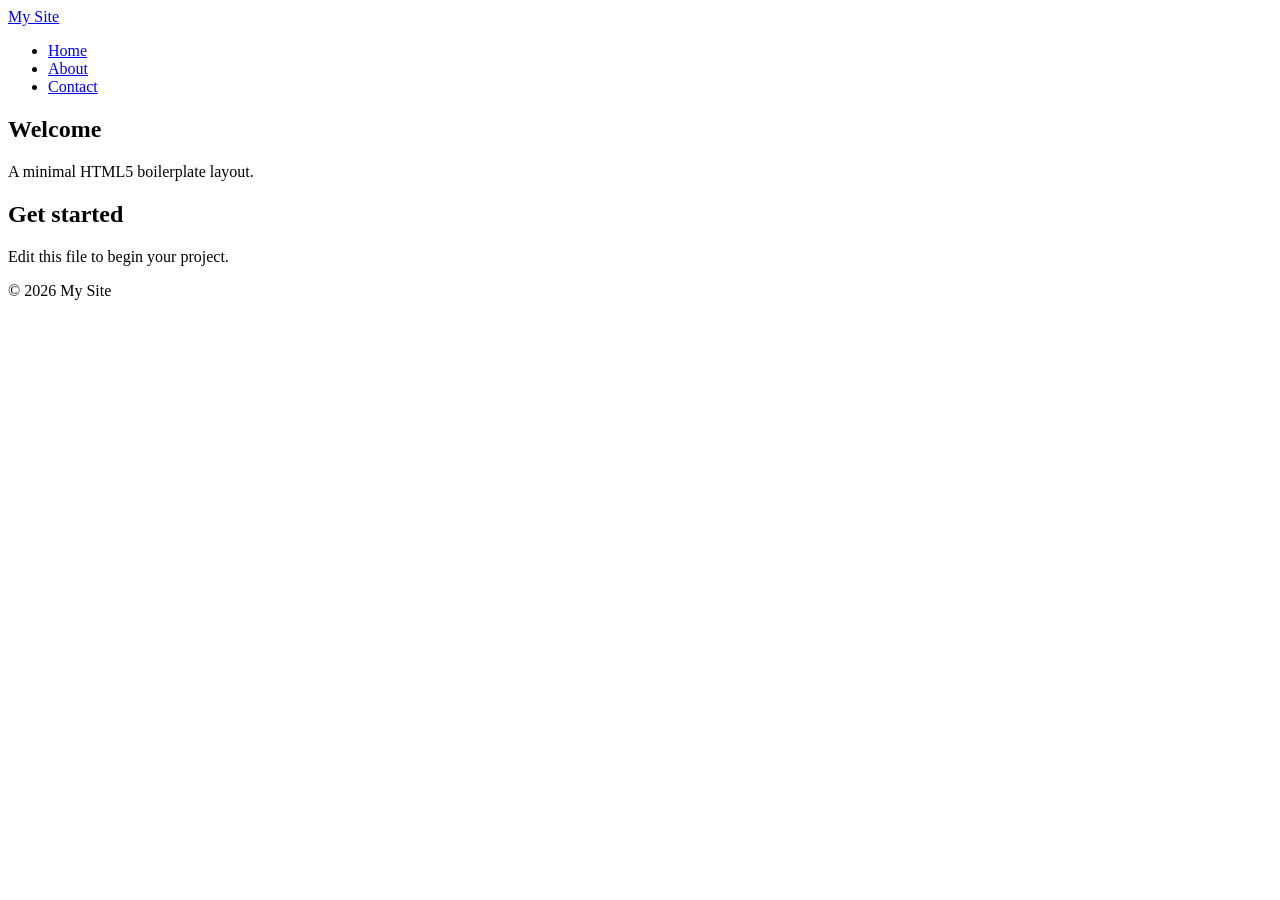
==== index.html @ 4d34be98 "we created index yeah" ====
<!doctype html>
<html lang="en">
<head>
	<meta charset="utf-8" />
	<meta name="viewport" content="width=device-width, initial-scale=1" />
	<title>Boilerplate</title>
	<link rel="stylesheet" href="styles.css" />
</head>
<body>
	<header>
		<nav>
			<a href="#" class="brand">My Site</a>
			<ul class="nav">
				<li><a href="#">Home</a></li>
				<li><a href="#">About</a></li>
				<li><a href="#">Contact</a></li>
			</ul>
		</nav>
	</header>
	<main>
		<section class="hero">
			<h1>Welcome</h1>
			<p>A minimal HTML5 boilerplate layout.</p>
		</section>
		<section class="content">
			<article>
				<h2>Get started</h2>
				<p>Edit this file to begin your project.</p>
			</article>
		</section>
	</main>
	<footer>
		<p>&copy; <span id="year"></span> My Site</p>
	</footer>
	<script>
		document.getElementById('year').textContent = new Date().getFullYear();
	</script>
</body>
</html>
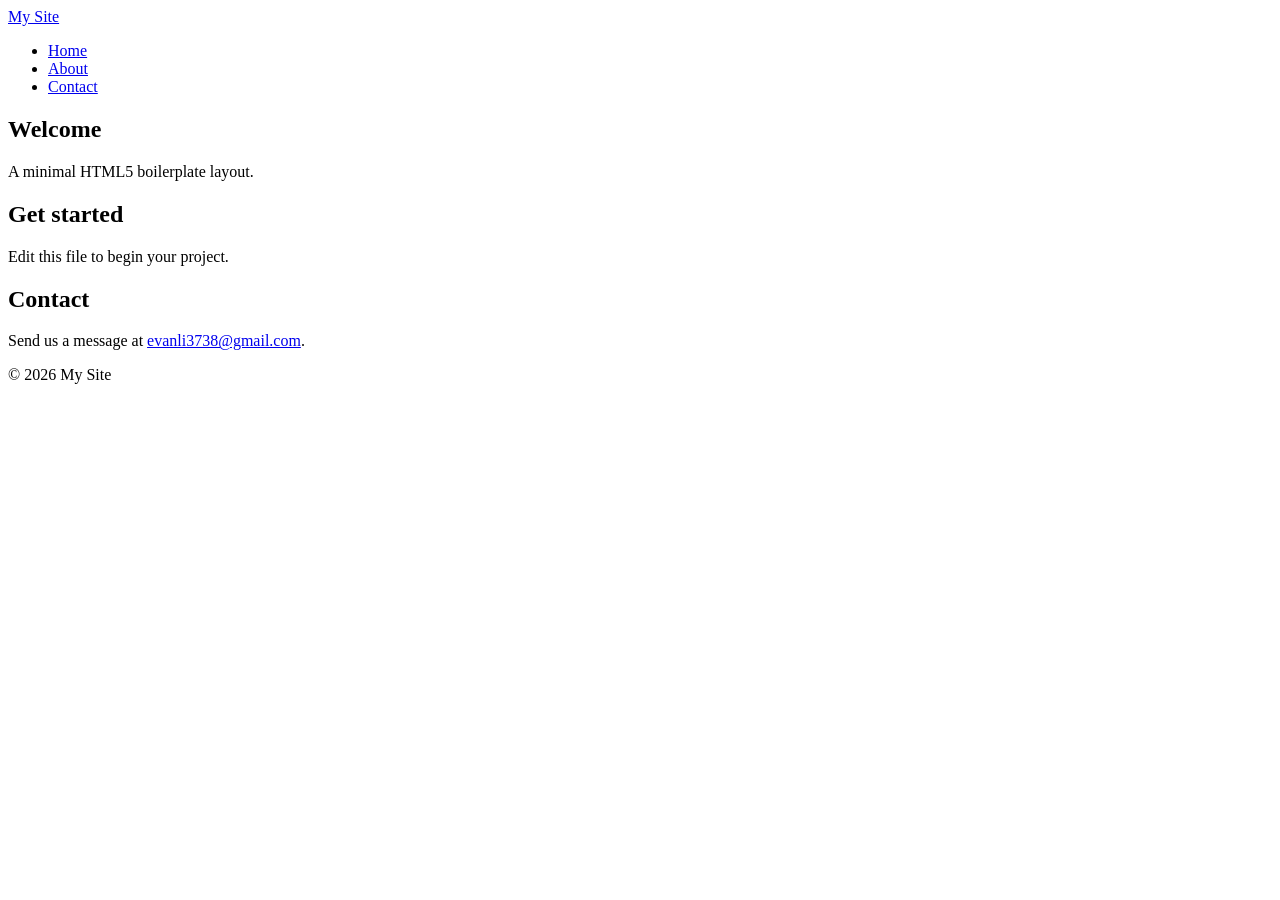
==== commit c6fb350a: "asdfasdf asdfasdf" ====
--- a/index.html
+++ b/index.html
@@ -3,37 +3,39 @@
 <head>
 	<meta charset="utf-8" />
 	<meta name="viewport" content="width=device-width, initial-scale=1" />
-	<title>Boilerplate</title>
+	<title>asdf</title>
 	<link rel="stylesheet" href="styles.css" />
 </head>
 <body>
 	<header>
 		<nav>
-			<a href="#" class="brand">My Site</a>
+			<a href="#home" class="brand">My Site</a>
 			<ul class="nav">
-				<li><a href="#">Home</a></li>
-				<li><a href="#">About</a></li>
-				<li><a href="#">Contact</a></li>
+				<li><a href="#home">Home</a></li>
+				<li><a href="#about">About</a></li>
+				<li><a href="#contact">Contact</a></li>
 			</ul>
 		</nav>
 	</header>
 	<main>
-		<section class="hero">
+		<section id="home" class="hero">
 			<h1>Welcome</h1>
 			<p>A minimal HTML5 boilerplate layout.</p>
 		</section>
-		<section class="content">
+		<section id="about" class="content">
 			<article>
 				<h2>Get started</h2>
 				<p>Edit this file to begin your project.</p>
 			</article>
 		</section>
+		<section id="contact" class="contact">
+			<h2>Contact</h2>
+			<p>Send us a message at <a href="mailto:evanli3738@gmail.com">evanli3738@gmail.com</a>.</p>
+		</section>
 	</main>
 	<footer>
 		<p>&copy; <span id="year"></span> My Site</p>
 	</footer>
-	<script>
-		document.getElementById('year').textContent = new Date().getFullYear();
-	</script>
+	<script src="main.js" defer></script>
 </body>
 </html>
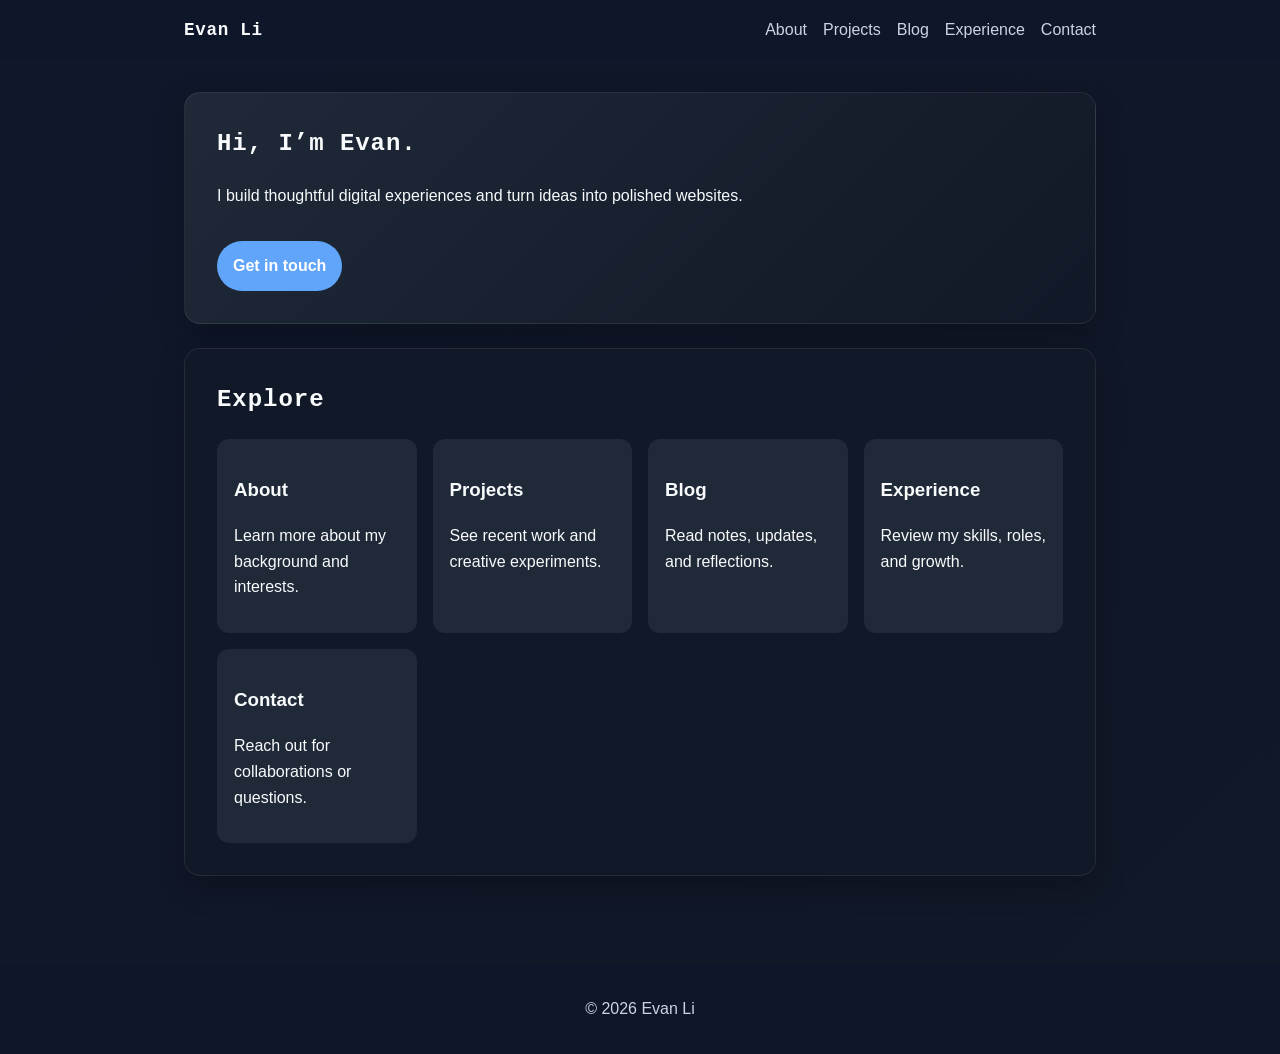
==== commit 309417e7: "Added new pages" ====
--- a/index.html
+++ b/index.html
@@ -1,41 +1,63 @@
 <!doctype html>
 <html lang="en">
 <head>
-	<meta charset="utf-8" />
-	<meta name="viewport" content="width=device-width, initial-scale=1" />
-	<title>asdf</title>
-	<link rel="stylesheet" href="styles.css" />
+  <meta charset="utf-8" />
+  <meta name="viewport" content="width=device-width, initial-scale=1" />
+  <title>Evan Li | Portfolio</title>
+  <link rel="stylesheet" href="styles.css" />
 </head>
 <body>
-	<header>
-		<nav>
-			<a href="#home" class="brand">My Site</a>
-			<ul class="nav">
-				<li><a href="#home">Home</a></li>
-				<li><a href="#about">About</a></li>
-				<li><a href="#contact">Contact</a></li>
-			</ul>
-		</nav>
-	</header>
-	<main>
-		<section id="home" class="hero">
-			<h1>Welcome</h1>
-			<p>A minimal HTML5 boilerplate layout.</p>
-		</section>
-		<section id="about" class="content">
-			<article>
-				<h2>Get started</h2>
-				<p>Edit this file to begin your project.</p>
-			</article>
-		</section>
-		<section id="contact" class="contact">
-			<h2>Contact</h2>
-			<p>Send us a message at <a href="mailto:evanli3738@gmail.com">evanli3738@gmail.com</a>.</p>
-		</section>
-	</main>
-	<footer>
-		<p>&copy; <span id="year"></span> My Site</p>
-	</footer>
-	<script src="main.js" defer></script>
+  <header>
+    <nav>
+      <a href="index.html" class="brand">Evan Li</a>
+      <ul class="nav">
+        <li><a href="about.html">About</a></li>
+        <li><a href="projects.html">Projects</a></li>
+        <li><a href="blog.html">Blog</a></li>
+        <li><a href="experience.html">Experience</a></li>
+        <li><a href="contact.html">Contact</a></li>
+      </ul>
+    </nav>
+  </header>
+
+  <main>
+    <section class="hero">
+      <h1>Hi, I’m Evan.</h1>
+      <p>I build thoughtful digital experiences and turn ideas into polished websites.</p>
+      <a class="button" href="contact.html">Get in touch</a>
+    </section>
+
+    <section class="content">
+      <h2>Explore</h2>
+      <div class="card-grid">
+        <a class="card" href="about.html">
+          <h3>About</h3>
+          <p>Learn more about my background and interests.</p>
+        </a>
+        <a class="card" href="projects.html">
+          <h3>Projects</h3>
+          <p>See recent work and creative experiments.</p>
+        </a>
+        <a class="card" href="blog.html">
+          <h3>Blog</h3>
+          <p>Read notes, updates, and reflections.</p>
+        </a>
+        <a class="card" href="experience.html">
+          <h3>Experience</h3>
+          <p>Review my skills, roles, and growth.</p>
+        </a>
+        <a class="card" href="contact.html">
+          <h3>Contact</h3>
+          <p>Reach out for collaborations or questions.</p>
+        </a>
+      </div>
+    </section>
+  </main>
+
+  <footer>
+    <p>&copy; <span id="year"></span> Evan Li</p>
+  </footer>
+
+  <script src="main.js" defer></script>
 </body>
 </html>
--- a/styles.css
+++ b/styles.css
@@ -0,0 +1,141 @@
+:root {
+  color-scheme: dark;
+  --bg: #0f172a;
+  --surface: #111827;
+  --surface-2: #1f2937;
+  --text: #f8fafc;
+  --muted: #cbd5e1;
+  --accent: #60a5fa;
+  --accent-2: #34d399;
+}
+
+* {
+  box-sizing: border-box;
+}
+
+body {
+  margin: 0;
+  font-family: "Trebuchet MS", "Comic Sans MS", "Segoe UI", Tahoma, Geneva, Verdana, sans-serif;
+  background: linear-gradient(135deg, var(--bg), var(--surface));
+  color: var(--text);
+  line-height: 1.6;
+}
+
+h1,
+h2,
+.brand {
+  font-family: "Courier New", "Lucida Console", monospace;
+  letter-spacing: 0.04em;
+}
+
+header,
+footer {
+  background: rgba(15, 23, 42, 0.95);
+  backdrop-filter: blur(8px);
+}
+
+nav {
+  max-width: 960px;
+  margin: 0 auto;
+  padding: 1rem 1.5rem;
+  display: flex;
+  justify-content: space-between;
+  align-items: center;
+}
+
+.brand {
+  color: var(--text);
+  text-decoration: none;
+  font-weight: 700;
+  font-size: 1.1rem;
+}
+
+.nav {
+  list-style: none;
+  display: flex;
+  gap: 1rem;
+  padding: 0;
+  margin: 0;
+}
+
+.nav a {
+  color: var(--muted);
+  text-decoration: none;
+}
+
+.nav a:hover,
+.nav a:focus {
+  color: var(--accent);
+}
+
+main {
+  max-width: 960px;
+  margin: 0 auto;
+  padding: 2rem 1.5rem 4rem;
+}
+
+.hero,
+.content,
+.contact,
+.page-content {
+  background: var(--surface);
+  border: 1px solid rgba(255, 255, 255, 0.08);
+  border-radius: 16px;
+  padding: 2rem;
+  margin-bottom: 1.5rem;
+  box-shadow: 0 10px 30px rgba(0, 0, 0, 0.25);
+}
+
+.hero {
+  background: linear-gradient(135deg, var(--surface-2), var(--surface));
+}
+
+.button {
+  display: inline-block;
+  margin-top: 1rem;
+  padding: 0.75rem 1rem;
+  background: var(--accent);
+  color: white;
+  border-radius: 999px;
+  text-decoration: none;
+  font-weight: 700;
+}
+
+.card-grid {
+  display: grid;
+  grid-template-columns: repeat(auto-fit, minmax(180px, 1fr));
+  gap: 1rem;
+  margin-top: 1rem;
+}
+
+.card {
+  display: block;
+  padding: 1rem;
+  border-radius: 12px;
+  background: var(--surface-2);
+  color: var(--text);
+  text-decoration: none;
+  transition: transform 0.2s ease, border-color 0.2s ease;
+  border: 1px solid transparent;
+}
+
+.card:hover,
+.card:focus {
+  transform: translateY(-2px);
+  border-color: var(--accent);
+}
+
+h1,
+h2 {
+  margin-top: 0;
+}
+
+a {
+  color: var(--accent-2);
+}
+
+footer {
+  text-align: center;
+  padding: 1rem 1.5rem;
+  color: var(--muted);
+}
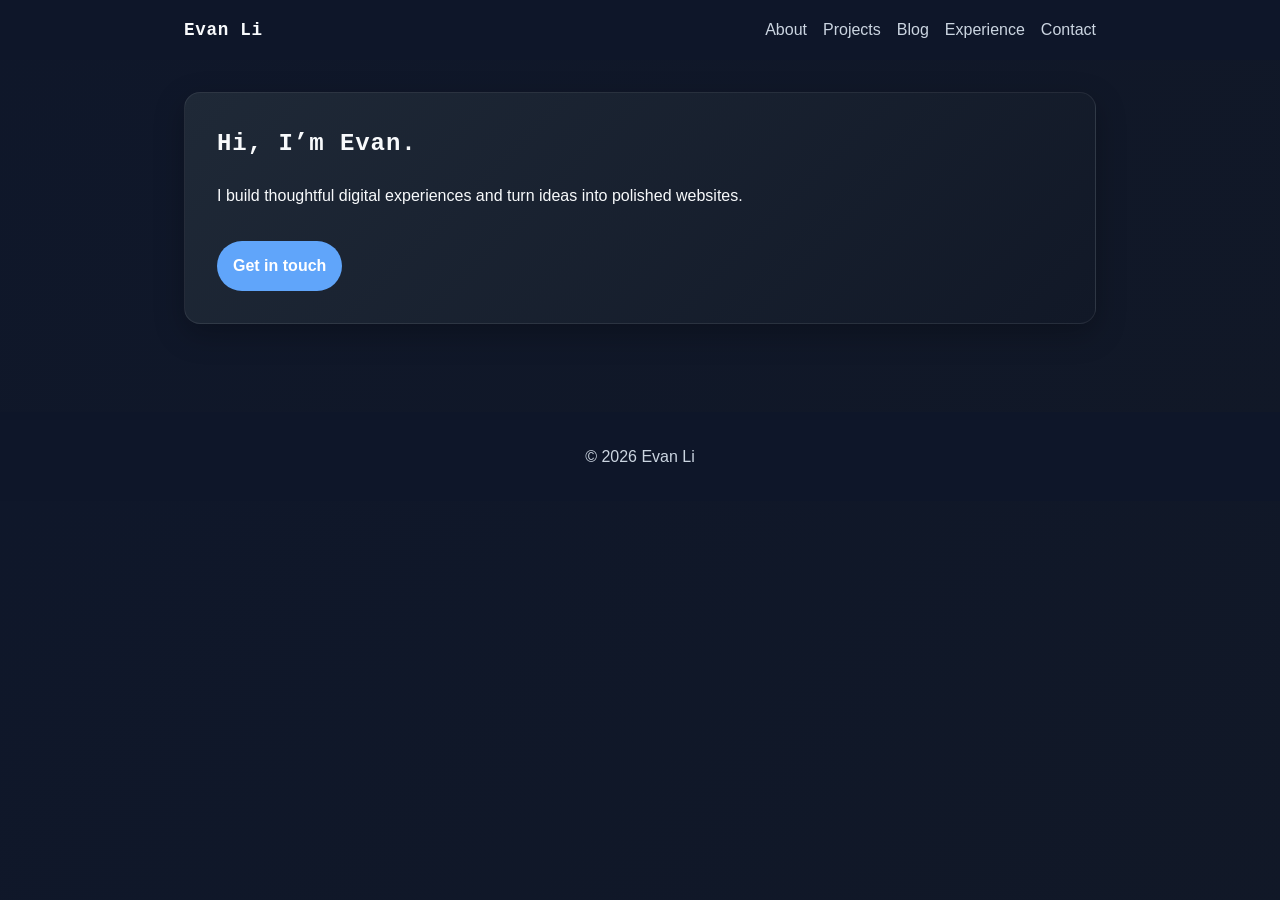
==== commit 3ec2b59b: "Omori Game Font" ====
--- a/index.html
+++ b/index.html
@@ -26,32 +26,6 @@
       <p>I build thoughtful digital experiences and turn ideas into polished websites.</p>
       <a class="button" href="contact.html">Get in touch</a>
     </section>
-
-    <section class="content">
-      <h2>Explore</h2>
-      <div class="card-grid">
-        <a class="card" href="about.html">
-          <h3>About</h3>
-          <p>Learn more about my background and interests.</p>
-        </a>
-        <a class="card" href="projects.html">
-          <h3>Projects</h3>
-          <p>See recent work and creative experiments.</p>
-        </a>
-        <a class="card" href="blog.html">
-          <h3>Blog</h3>
-          <p>Read notes, updates, and reflections.</p>
-        </a>
-        <a class="card" href="experience.html">
-          <h3>Experience</h3>
-          <p>Review my skills, roles, and growth.</p>
-        </a>
-        <a class="card" href="contact.html">
-          <h3>Contact</h3>
-          <p>Reach out for collaborations or questions.</p>
-        </a>
-      </div>
-    </section>
   </main>
 
   <footer>
--- a/styles.css
+++ b/styles.css
@@ -13,9 +13,16 @@
   box-sizing: border-box;
 }
 
+@font-face {
+  font-family: 'omori_game2';
+  src: url('omori_game2.ttf') format('truetype');
+  font-weight: normal;
+  font-style: normal;
+}
+
 body {
   margin: 0;
-  font-family: "Trebuchet MS", "Comic Sans MS", "Segoe UI", Tahoma, Geneva, Verdana, sans-serif;
+  font-family: 'omori_game2', "Trebuchet MS", "Comic Sans MS", "Segoe UI", Tahoma, Geneva, Verdana, sans-serif;
   background: linear-gradient(135deg, var(--bg), var(--surface));
   color: var(--text);
   line-height: 1.6;
@@ -24,7 +31,7 @@
 h1,
 h2,
 .brand {
-  font-family: "Courier New", "Lucida Console", monospace;
+  font-family: 'omori_game2', "Courier New", "Lucida Console", monospace;
   letter-spacing: 0.04em;
 }
 
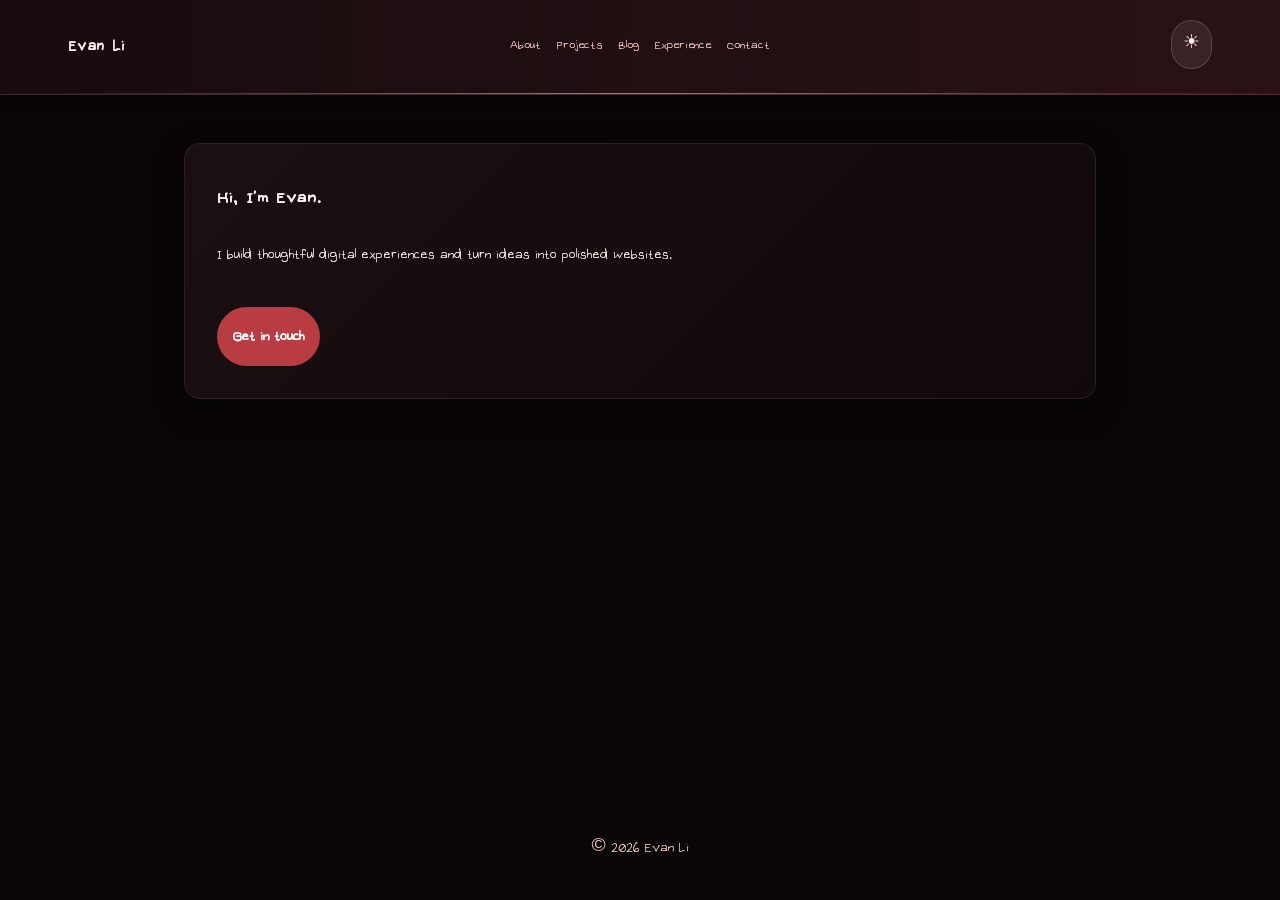
==== commit fd4d7c15: "light-dark mode switch" ====
--- a/index.html
+++ b/index.html
@@ -17,6 +17,9 @@
         <li><a href="experience.html">Experience</a></li>
         <li><a href="contact.html">Contact</a></li>
       </ul>
+      <button class="theme-toggle" type="button" aria-label="Toggle dark mode">
+        <span class="theme-toggle__label">☀︎</span>
+      </button>
     </nav>
   </header>
 
--- a/styles.css
+++ b/styles.css
@@ -1,12 +1,22 @@
 :root {
   color-scheme: dark;
-  --bg: #0f172a;
-  --surface: #111827;
-  --surface-2: #1f2937;
-  --text: #f8fafc;
-  --muted: #cbd5e1;
-  --accent: #60a5fa;
-  --accent-2: #34d399;
+  --bg: #090506;
+  --surface: #12090a;
+  --surface-2: #1a0f11;
+  --text: #fff2f0;
+  --muted: #f0c8c1;
+  --accent: #b83c41;
+  --accent-2: #9be7a4;
+}
+
+body.light-mode {
+  --bg: #f7ece7;
+  --surface: #fff4ee;
+  --surface-2: #f1ddd3;
+  --text: #2b1814;
+  --muted: #6f5149;
+  --accent: #a0333d;
+  --accent-2: #3f8b45;
 }
 
 * {
@@ -15,17 +25,21 @@
 
 @font-face {
   font-family: 'omori_game2';
-  src: url('omori_game2.ttf') format('truetype');
+  src: url('OMORI_GAME2 (3).ttf') format('truetype');
   font-weight: normal;
   font-style: normal;
 }
 
 body {
   margin: 0;
+  min-height: 100vh;
+  display: flex;
+  flex-direction: column;
   font-family: 'omori_game2', "Trebuchet MS", "Comic Sans MS", "Segoe UI", Tahoma, Geneva, Verdana, sans-serif;
-  background: linear-gradient(135deg, var(--bg), var(--surface));
-  color: var(--text);
-  line-height: 1.6;
+  background: var(--bg);
+  color: var(--text);
+  line-height: 1.8;
+  font-size: 1.2rem;
 }
 
 h1,
@@ -35,18 +49,36 @@
   letter-spacing: 0.04em;
 }
 
-header,
+header {
+  background: linear-gradient(90deg, rgba(24, 12, 14, 0.97), rgba(44, 18, 22, 0.96));
+  backdrop-filter: blur(8px);
+}
+
 footer {
-  background: rgba(15, 23, 42, 0.95);
+  background: var(--bg);
   backdrop-filter: blur(8px);
 }
 
+header {
+  border-bottom: 1px solid rgba(255, 185, 185, 0.16);
+  box-shadow: 0 2px 10px rgba(0, 0, 0, 0.2);
+  margin-bottom: 1rem;
+}
+
+header::after {
+  content: "";
+  display: block;
+  height: 1px;
+  background: linear-gradient(90deg, transparent, rgba(255, 214, 214, 0.55), transparent);
+  margin-top: 0.25rem;
+}
+
 nav {
-  max-width: 960px;
+  max-width: 1200px;
   margin: 0 auto;
-  padding: 1rem 1.5rem;
-  display: flex;
-  justify-content: space-between;
+  padding: 1.25rem 1.75rem;
+  display: grid;
+  grid-template-columns: 1fr auto 1fr;
   align-items: center;
 }
 
@@ -54,7 +86,8 @@
   color: var(--text);
   text-decoration: none;
   font-weight: 700;
-  font-size: 1.1rem;
+  font-size: 1.3rem;
+  justify-self: start;
 }
 
 .nav {
@@ -63,11 +96,13 @@
   gap: 1rem;
   padding: 0;
   margin: 0;
+  justify-self: center;
 }
 
 .nav a {
   color: var(--muted);
   text-decoration: none;
+  font-size: 1.08rem;
 }
 
 .nav a:hover,
@@ -75,10 +110,28 @@
   color: var(--accent);
 }
 
+.theme-toggle {
+  justify-self: end;
+  border: 1px solid rgba(255,255,255,0.16);
+  background: rgba(255,255,255,0.08);
+  color: var(--text);
+  border-radius: 999px;
+  padding: 0.4rem 0.7rem;
+  cursor: pointer;
+  font: inherit;
+}
+
+body.light-mode .theme-toggle {
+  border-color: rgba(0,0,0,0.12);
+  background: rgba(0,0,0,0.06);
+}
+
 main {
+  flex: 1;
   max-width: 960px;
   margin: 0 auto;
   padding: 2rem 1.5rem 4rem;
+  width: 100%;
 }
 
 .hero,
@@ -135,6 +188,11 @@
 h1,
 h2 {
   margin-top: 0;
+  font-size: 1.3rem;
+}
+
+h1 {
+  font-size: 1.45rem;
 }
 
 a {
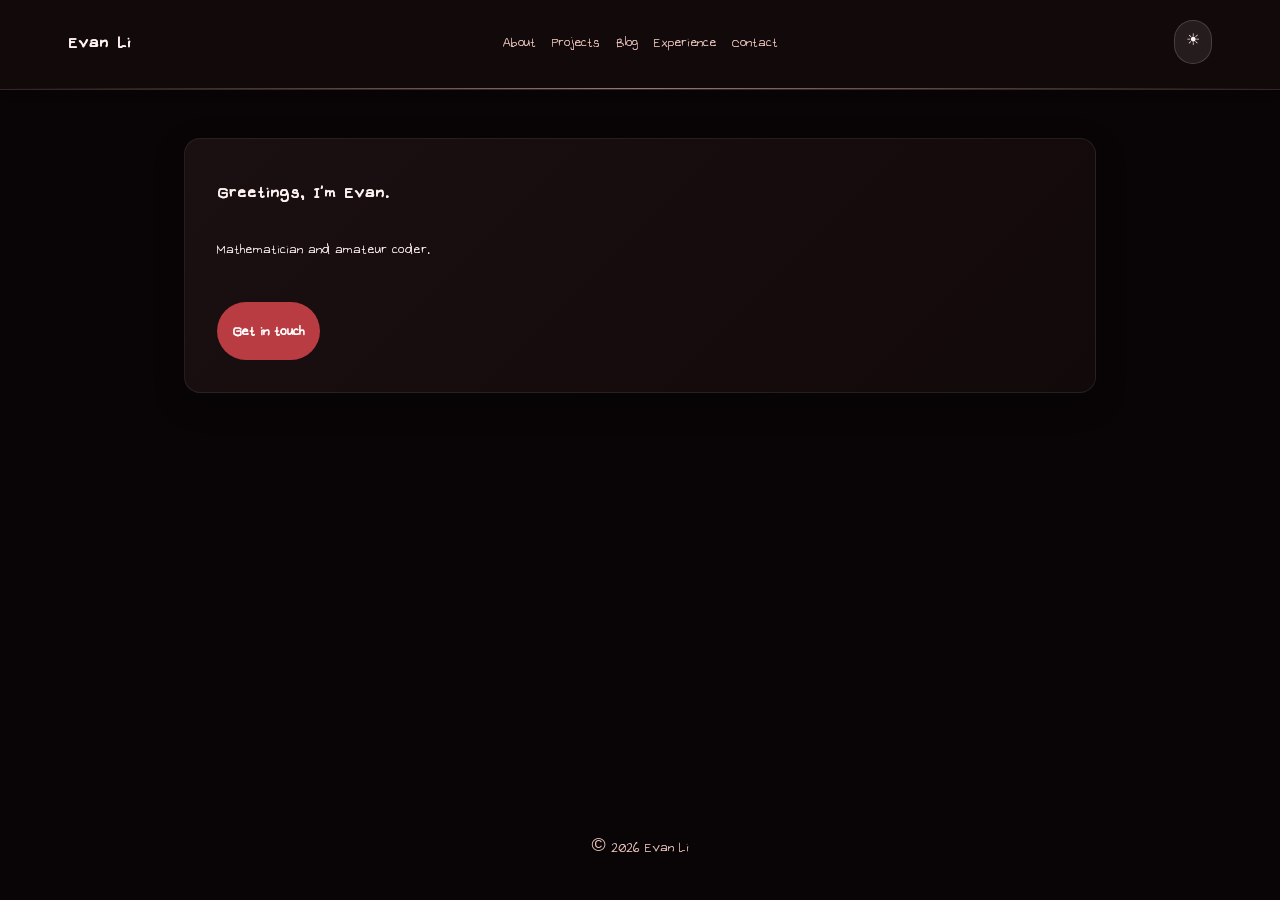
==== commit d24ce5c8: "secret" ====
--- a/index.html
+++ b/index.html
@@ -25,8 +25,8 @@
 
   <main>
     <section class="hero">
-      <h1>Hi, I’m Evan.</h1>
-      <p>I build thoughtful digital experiences and turn ideas into polished websites.</p>
+      <h1>Greetings, I’m Evan.</h1>
+      <p>Mathematician and amateur coder.</p>
       <a class="button" href="contact.html">Get in touch</a>
     </section>
   </main>
--- a/styles.css
+++ b/styles.css
@@ -50,8 +50,9 @@
 }
 
 header {
-  background: linear-gradient(90deg, rgba(24, 12, 14, 0.97), rgba(44, 18, 22, 0.96));
+  background: var(--surface);
   backdrop-filter: blur(8px);
+  transition: background 0.2s ease;
 }
 
 footer {
@@ -80,13 +81,14 @@
   display: grid;
   grid-template-columns: 1fr auto 1fr;
   align-items: center;
+  min-height: 3.5rem;
 }
 
 .brand {
   color: var(--text);
   text-decoration: none;
   font-weight: 700;
-  font-size: 1.3rem;
+  font-size: 1.45rem;
   justify-self: start;
 }
 
@@ -102,7 +104,7 @@
 .nav a {
   color: var(--muted);
   text-decoration: none;
-  font-size: 1.08rem;
+  font-size: 1.18rem;
 }
 
 .nav a:hover,
@@ -119,6 +121,7 @@
   padding: 0.4rem 0.7rem;
   cursor: pointer;
   font: inherit;
+  font-size: 1.02rem;
 }
 
 body.light-mode .theme-toggle {
@@ -161,6 +164,44 @@
   font-weight: 700;
 }
 
+.blog-actions {
+  margin-top: 1.5rem;
+}
+
+.passcode-form {
+  display: flex;
+  gap: 0.75rem;
+  flex-wrap: wrap;
+  margin-top: 1rem;
+}
+
+.passcode-form input {
+  padding: 0.7rem 0.9rem;
+  border-radius: 8px;
+  border: 1px solid rgba(255,255,255,0.16);
+  background: var(--surface-2);
+  color: var(--text);
+}
+
+.passcode-form button {
+  padding: 0.7rem 1rem;
+  border: none;
+  border-radius: 8px;
+  background: var(--accent);
+  color: white;
+  cursor: pointer;
+  font: inherit;
+}
+
+.passcode-message {
+  margin-top: 0.75rem;
+  color: var(--accent-2);
+}
+
+.hidden {
+  display: none;
+}
+
 .card-grid {
   display: grid;
   grid-template-columns: repeat(auto-fit, minmax(180px, 1fr));
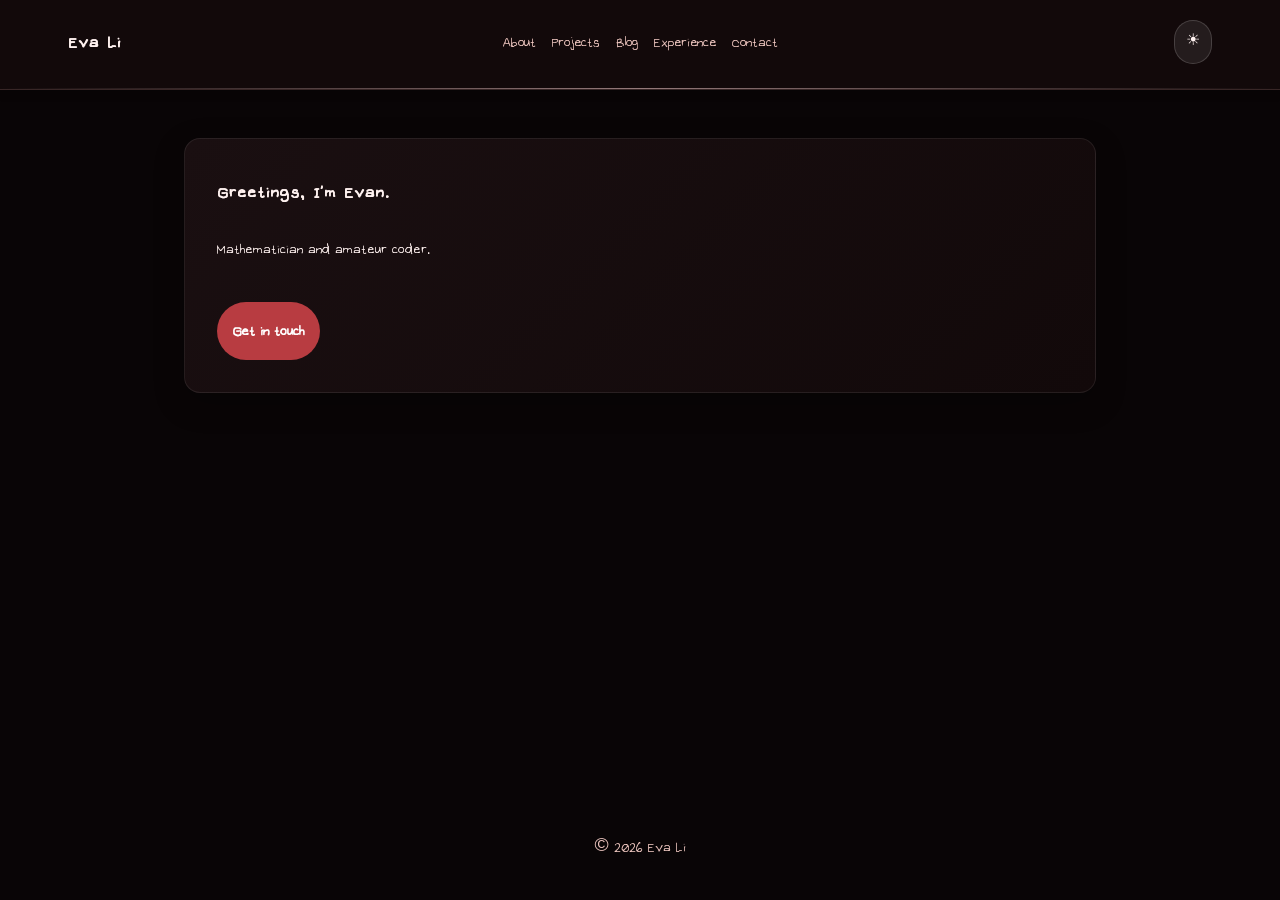
==== commit 52174e3a: "Modern updates" ====
--- a/index.html
+++ b/index.html
@@ -3,13 +3,13 @@
 <head>
   <meta charset="utf-8" />
   <meta name="viewport" content="width=device-width, initial-scale=1" />
-  <title>Evan Li | Portfolio</title>
+  <title>Eva Li | Portfolio</title>
   <link rel="stylesheet" href="styles.css" />
 </head>
 <body>
   <header>
     <nav>
-      <a href="index.html" class="brand">Evan Li</a>
+      <a href="index.html" class="brand">Eva Li</a>
       <ul class="nav">
         <li><a href="about.html">About</a></li>
         <li><a href="projects.html">Projects</a></li>
@@ -32,7 +32,7 @@
   </main>
 
   <footer>
-    <p>&copy; <span id="year"></span> Evan Li</p>
+    <p>&copy; <span id="year"></span> Eva Li</p>
   </footer>
 
   <script src="main.js" defer></script>
--- a/styles.css
+++ b/styles.css
@@ -153,6 +153,76 @@
   background: linear-gradient(135deg, var(--surface-2), var(--surface));
 }
 
+.project-one,
+.project-two,
+.project-three,
+.project-four {
+  border-left-width: 5px;
+}
+
+.project-one {
+  border-left-color: #f2c14e;
+}
+
+.project-one h2 {
+  color: #f2c14e;
+}
+
+.project-two {
+  border-left-color: #78b7e8;
+}
+
+.project-two h2 {
+  color: #78b7e8;
+}
+
+.project-three {
+  border-left-color: #9be7a4;
+}
+
+.project-three h2 {
+  color: #9be7a4;
+}
+
+.project-four {
+  border-left-color: #d9a0ff;
+}
+
+.project-four h2 {
+  color: #d9a0ff;
+}
+
+.education-section,
+.competition-section {
+  font-size: 1.3rem;
+}
+
+.education-section {
+  border-left: 5px solid #9be7a4;
+}
+
+.education-section h2 {
+  color: #9be7a4;
+  font-size: 1.65rem;
+}
+
+.competition-section {
+  border-left: 5px solid #ff9b9b;
+}
+
+.competition-section h2,
+.competition-section h3 {
+  color: #ff9b9b;
+}
+
+.competition-section h2 {
+  font-size: 1.65rem;
+}
+
+.competition-section h3 {
+  font-size: 1.45rem;
+}
+
 .button {
   display: inline-block;
   margin-top: 1rem;
